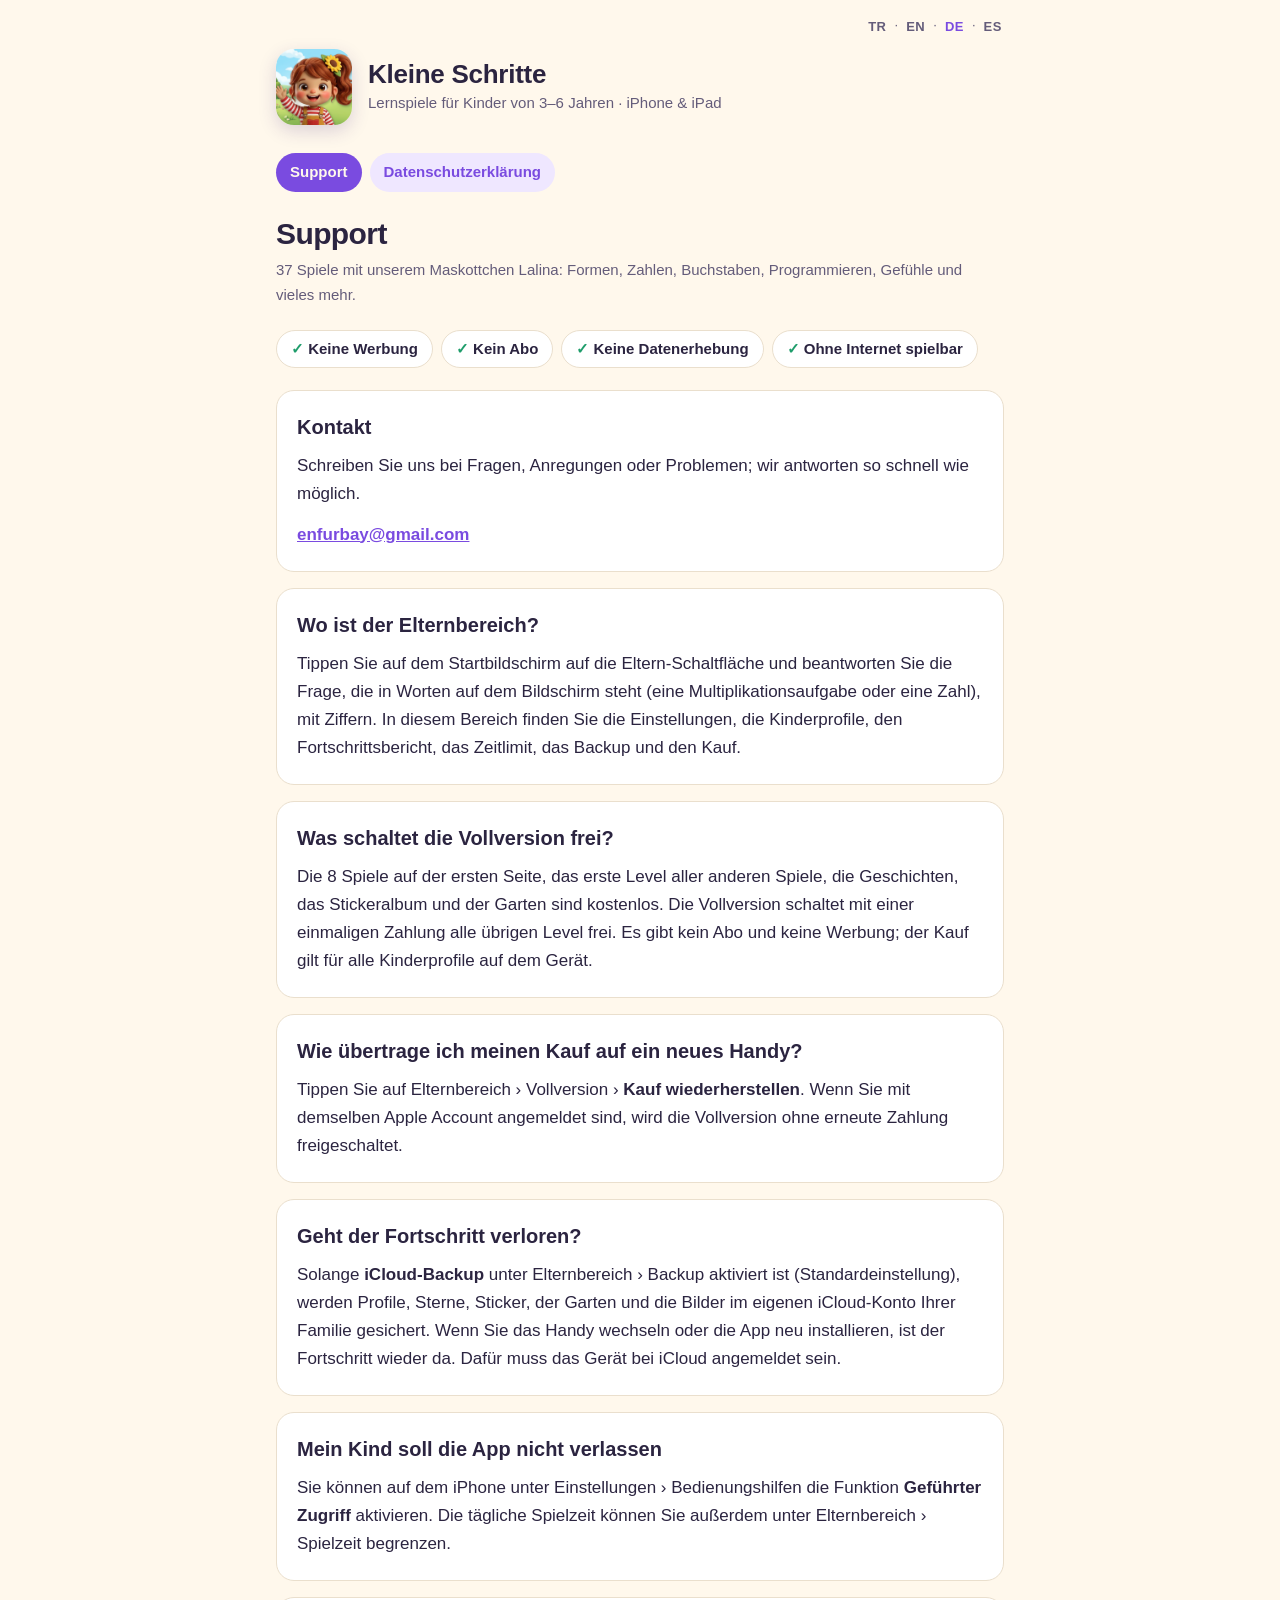
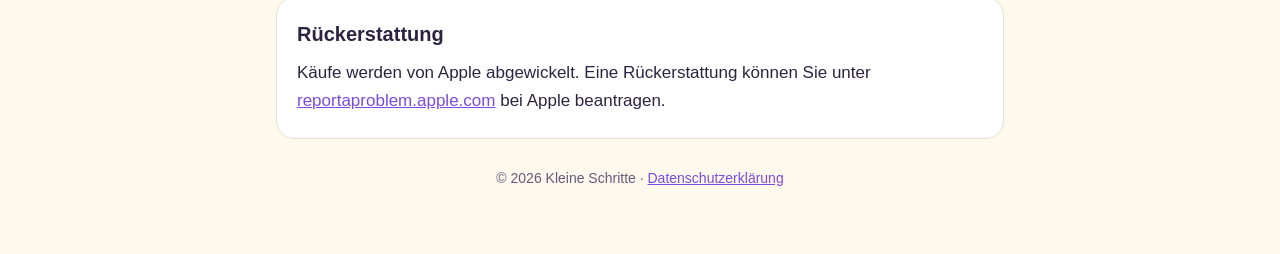
==== de/index.html @ 39b48a81 "İngilizce, Almanca ve İspanyolca destek ve gizlilik sayfaları - en/, de/, es/ altında destek ve gizl" ====
<!doctype html>
<html lang="de">
<head>
<meta charset="utf-8">
<meta name="viewport" content="width=device-width, initial-scale=1">
<title>Kleine Schritte · Support</title>
<meta name="description" content="Kleine Schritte: werbefreie Lernspiele für Kinder von 3 bis 6 Jahren. Support und häufig gestellte Fragen.">
<link rel="icon" href="../icon.png">
<link rel="stylesheet" href="../style.css">
</head>
<body>
<div class="wrap">
  <nav class="lang" aria-label="Sprache">
    <a href="../" hreflang="tr" lang="tr" title="Türkçe">TR</a><span aria-hidden="true">·</span>
    <a href="../en/" hreflang="en" lang="en" title="English">EN</a><span aria-hidden="true">·</span>
    <a href="./" hreflang="de" lang="de" title="Deutsch" aria-current="page">DE</a><span aria-hidden="true">·</span>
    <a href="../es/" hreflang="es" lang="es" title="Español">ES</a>
  </nav>
  <header class="top">
    <img src="../icon.png" alt="App-Symbol von Kleine Schritte" width="76" height="76">
    <div>
      <div class="name">Kleine Schritte</div>
      <div class="tag">Lernspiele für Kinder von 3–6 Jahren · iPhone &amp; iPad</div>
    </div>
  </header>

  <nav class="links" aria-label="Seiten">
    <a href="./" aria-current="page">Support</a>
    <a href="datenschutz.html">Datenschutzerklärung</a>
  </nav>

  <h1>Support</h1>
  <p class="meta">37 Spiele mit unserem Maskottchen Lalina: Formen, Zahlen, Buchstaben, Programmieren, Gefühle und vieles mehr.</p>

  <ul class="pills">
    <li>Keine Werbung</li>
    <li>Kein Abo</li>
    <li>Keine Datenerhebung</li>
    <li>Ohne Internet spielbar</li>
  </ul>

  <section class="card">
    <h2>Kontakt</h2>
    <p>Schreiben Sie uns bei Fragen, Anregungen oder Problemen; wir antworten so schnell wie möglich.</p>
    <p><a class="mail" href="mailto:enfurbay@gmail.com">enfurbay@gmail.com</a></p>
  </section>

  <section class="card">
    <h2>Wo ist der Elternbereich?</h2>
    <p>Tippen Sie auf dem Startbildschirm auf die Eltern-Schaltfläche und beantworten Sie die Frage, die in Worten auf dem Bildschirm steht (eine Multiplikationsaufgabe oder eine Zahl), mit Ziffern. In diesem Bereich finden Sie die Einstellungen, die Kinderprofile, den Fortschrittsbericht, das Zeitlimit, das Backup und den Kauf.</p>
  </section>

  <section class="card">
    <h2>Was schaltet die Vollversion frei?</h2>
    <p>Die 8 Spiele auf der ersten Seite, das erste Level aller anderen Spiele, die Geschichten, das Stickeralbum und der Garten sind kostenlos. Die Vollversion schaltet mit einer einmaligen Zahlung alle übrigen Level frei. Es gibt kein Abo und keine Werbung; der Kauf gilt für alle Kinderprofile auf dem Gerät.</p>
  </section>

  <section class="card">
    <h2>Wie übertrage ich meinen Kauf auf ein neues Handy?</h2>
    <p>Tippen Sie auf Elternbereich › Vollversion › <strong>Kauf wiederherstellen</strong>. Wenn Sie mit demselben Apple Account angemeldet sind, wird die Vollversion ohne erneute Zahlung freigeschaltet.</p>
  </section>

  <section class="card">
    <h2>Geht der Fortschritt verloren?</h2>
    <p>Solange <strong>iCloud-Backup</strong> unter Elternbereich › Backup aktiviert ist (Standardeinstellung), werden Profile, Sterne, Sticker, der Garten und die Bilder im eigenen iCloud-Konto Ihrer Familie gesichert. Wenn Sie das Handy wechseln oder die App neu installieren, ist der Fortschritt wieder da. Dafür muss das Gerät bei iCloud angemeldet sein.</p>
  </section>

  <section class="card">
    <h2>Mein Kind soll die App nicht verlassen</h2>
    <p>Sie können auf dem iPhone unter Einstellungen › Bedienungshilfen die Funktion <strong>Geführter Zugriff</strong> aktivieren. Die tägliche Spielzeit können Sie außerdem unter Elternbereich › Spielzeit begrenzen.</p>
  </section>

  <section class="card">
    <h2>Rückerstattung</h2>
    <p>Käufe werden von Apple abgewickelt. Eine Rückerstattung können Sie unter <a href="https://reportaproblem.apple.com">reportaproblem.apple.com</a> bei Apple beantragen.</p>
  </section>

  <footer>© 2026 Kleine Schritte · <a href="datenschutz.html">Datenschutzerklärung</a></footer>
</div>
</body>
</html>
---- style.css ----
:root {
  --bg: #fff8ec; --card: #ffffff; --ink: #2b2440; --soft: #645c7a; --line: #eadfcd;
  --accent: #7a4be0; --accent-soft: #efe7ff; --ok: #1f9d6b;
}
@media (prefers-color-scheme: dark) {
  :root { --bg: #17131f; --card: #211b2e; --ink: #f3eefc; --soft: #b5acc9; --line: #352c47;
          --accent: #b79bff; --accent-soft: #2c2440; --ok: #5fd3a4; }
}
* { box-sizing: border-box; }
html { -webkit-text-size-adjust: 100%; }
body { margin: 0; background: var(--bg); color: var(--ink);
  font: 17px/1.65 -apple-system, BlinkMacSystemFont, "Segoe UI", Roboto, "Helvetica Neue", Arial, sans-serif; }
.wrap { max-width: 760px; margin: 0 auto; padding: 28px 16px 64px; }
nav.lang { display: flex; justify-content: flex-end; gap: 6px; margin: -14px 0 10px; font-size: 13px; color: var(--soft); }
nav.lang a { color: inherit; text-decoration: none; font-weight: 600; letter-spacing: .04em; padding: 2px; }
nav.lang a:hover, nav.lang a[aria-current] { color: var(--accent); }
header.top { display: flex; align-items: center; gap: 16px; margin-bottom: 28px; }
header.top img { width: 76px; height: 76px; border-radius: 18px; box-shadow: 0 6px 18px rgba(60, 40, 120, .18); }
header.top .name { font-size: 26px; font-weight: 800; line-height: 1.2; letter-spacing: -.01em; }
header.top .tag { color: var(--soft); font-size: 15px; }
nav.links { display: flex; flex-wrap: wrap; gap: 8px; margin: 0 0 24px; }
nav.links a { text-decoration: none; color: var(--accent); background: var(--accent-soft);
  padding: 7px 14px; border-radius: 999px; font-weight: 600; font-size: 15px; }
nav.links a[aria-current="page"] { background: var(--accent); color: var(--bg); }
h1 { font-size: 30px; line-height: 1.2; margin: 0 0 6px; letter-spacing: -.02em; text-wrap: balance; }
h2 { font-size: 20px; margin: 0 0 8px; }
p { margin: 0 0 12px; }
ul { margin: 0 0 12px; padding-left: 22px; }
li { margin-bottom: 6px; }
.meta { color: var(--soft); font-size: 15px; margin-bottom: 22px; }
section.card { background: var(--card); border: 1px solid var(--line); border-radius: 18px;
  padding: 20px 20px 10px; margin-bottom: 16px; }
.pills { display: flex; flex-wrap: wrap; gap: 8px; margin: 0 0 22px; padding: 0; list-style: none; }
.pills li { margin: 0; background: var(--card); border: 1px solid var(--line); border-radius: 999px;
  padding: 6px 14px; font-weight: 600; font-size: 15px; }
.pills li::before { content: "✓ "; color: var(--ok); }
a { color: var(--accent); }
.mail { font-weight: 700; word-break: break-all; }
footer { color: var(--soft); font-size: 14px; margin-top: 28px; text-align: center; }
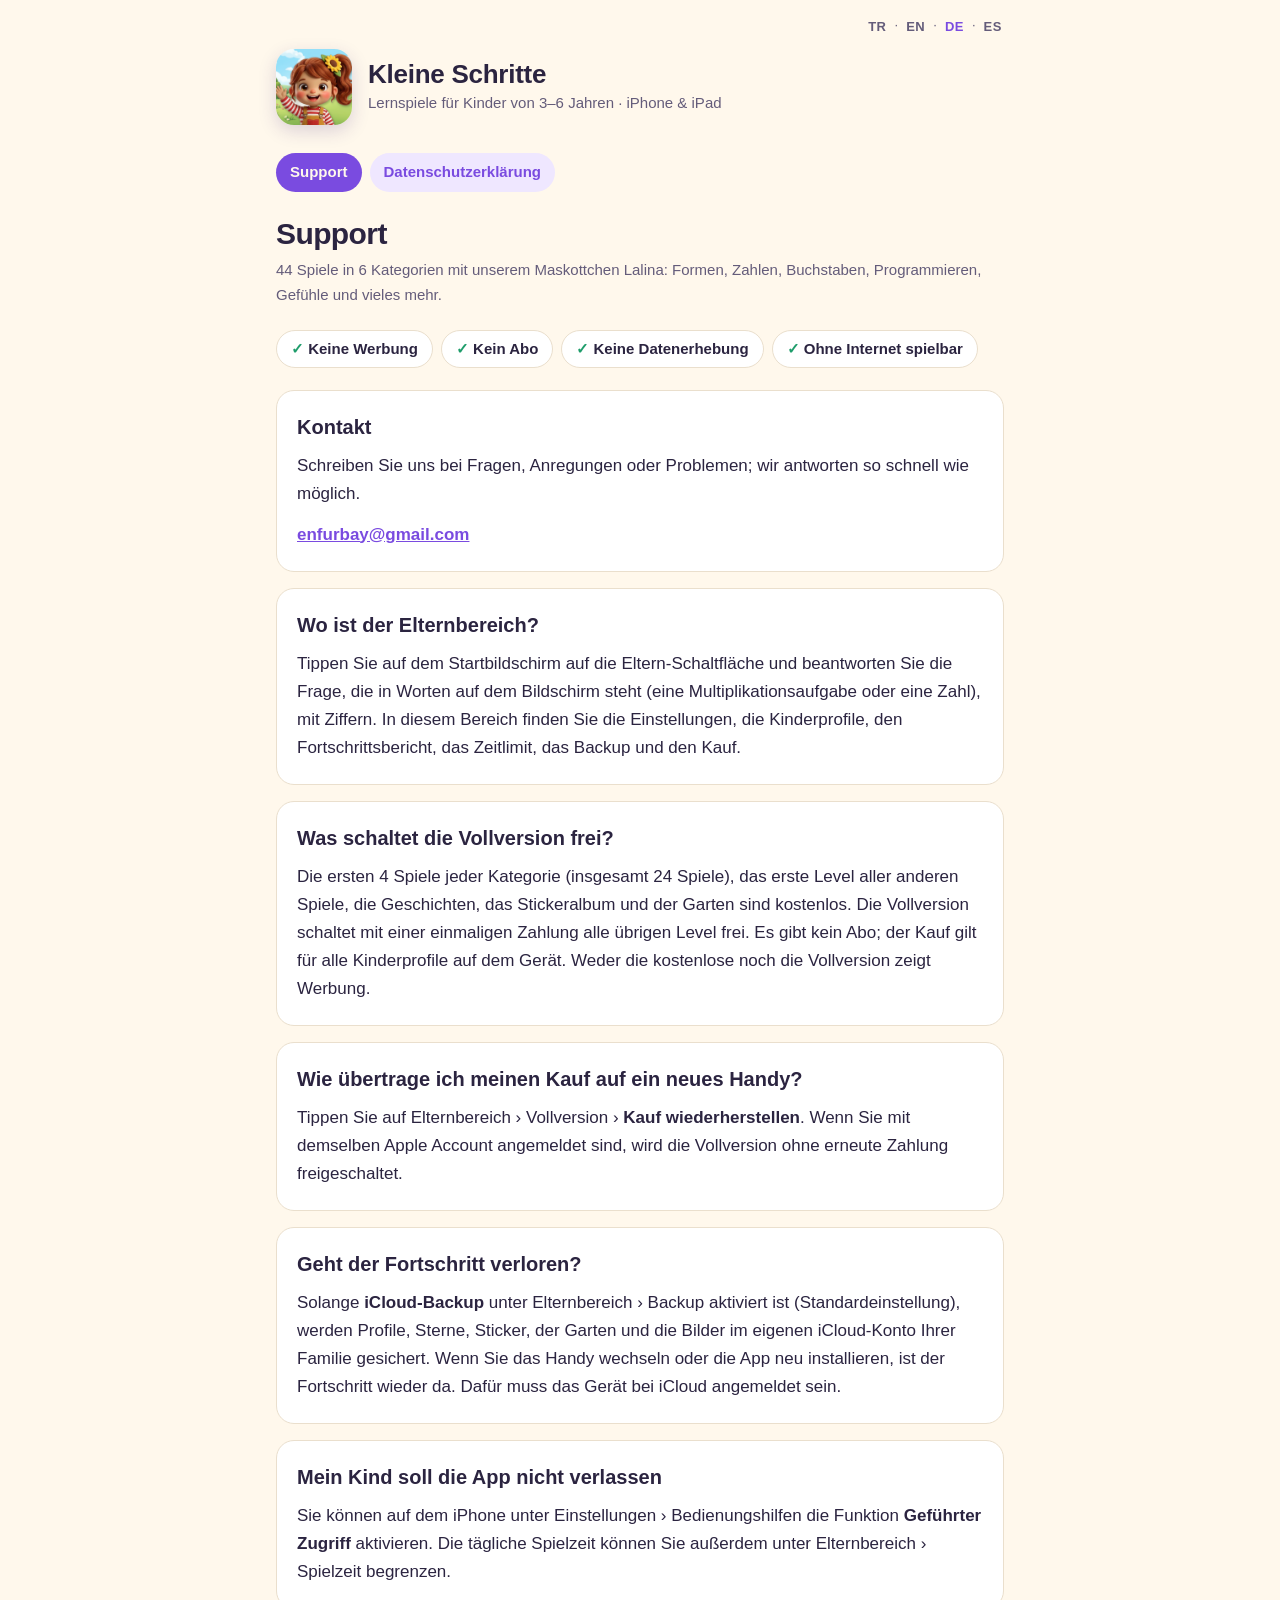
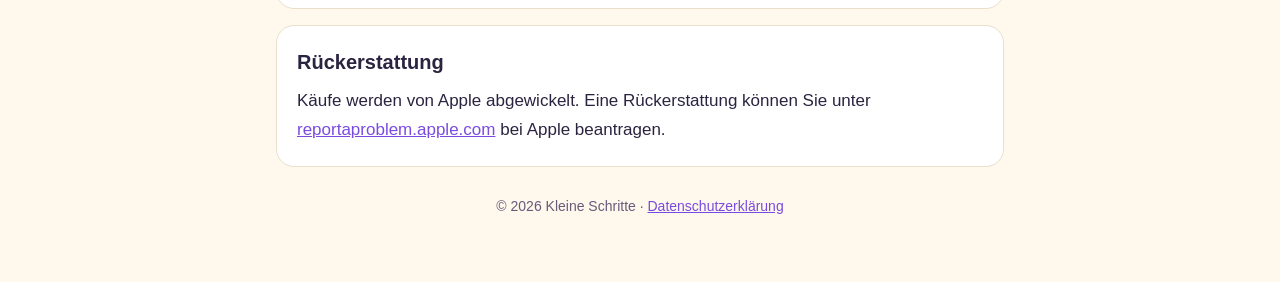
==== commit d38d76f5: "Destek sayfaları: 6 kategoride 44 oyun, yeni ücretsiz kural - Oyun sayısı 37'den 44'e çıktı (6 kateg" ====
--- a/de/index.html
+++ b/de/index.html
@@ -30,7 +30,7 @@
   </nav>
 
   <h1>Support</h1>
-  <p class="meta">37 Spiele mit unserem Maskottchen Lalina: Formen, Zahlen, Buchstaben, Programmieren, Gefühle und vieles mehr.</p>
+  <p class="meta">44 Spiele in 6 Kategorien mit unserem Maskottchen Lalina: Formen, Zahlen, Buchstaben, Programmieren, Gefühle und vieles mehr.</p>
 
   <ul class="pills">
     <li>Keine Werbung</li>
@@ -52,7 +52,7 @@
 
   <section class="card">
     <h2>Was schaltet die Vollversion frei?</h2>
-    <p>Die 8 Spiele auf der ersten Seite, das erste Level aller anderen Spiele, die Geschichten, das Stickeralbum und der Garten sind kostenlos. Die Vollversion schaltet mit einer einmaligen Zahlung alle übrigen Level frei. Es gibt kein Abo und keine Werbung; der Kauf gilt für alle Kinderprofile auf dem Gerät.</p>
+    <p>Die ersten 4 Spiele jeder Kategorie (insgesamt 24 Spiele), das erste Level aller anderen Spiele, die Geschichten, das Stickeralbum und der Garten sind kostenlos. Die Vollversion schaltet mit einer einmaligen Zahlung alle übrigen Level frei. Es gibt kein Abo; der Kauf gilt für alle Kinderprofile auf dem Gerät. Weder die kostenlose noch die Vollversion zeigt Werbung.</p>
   </section>
 
   <section class="card">
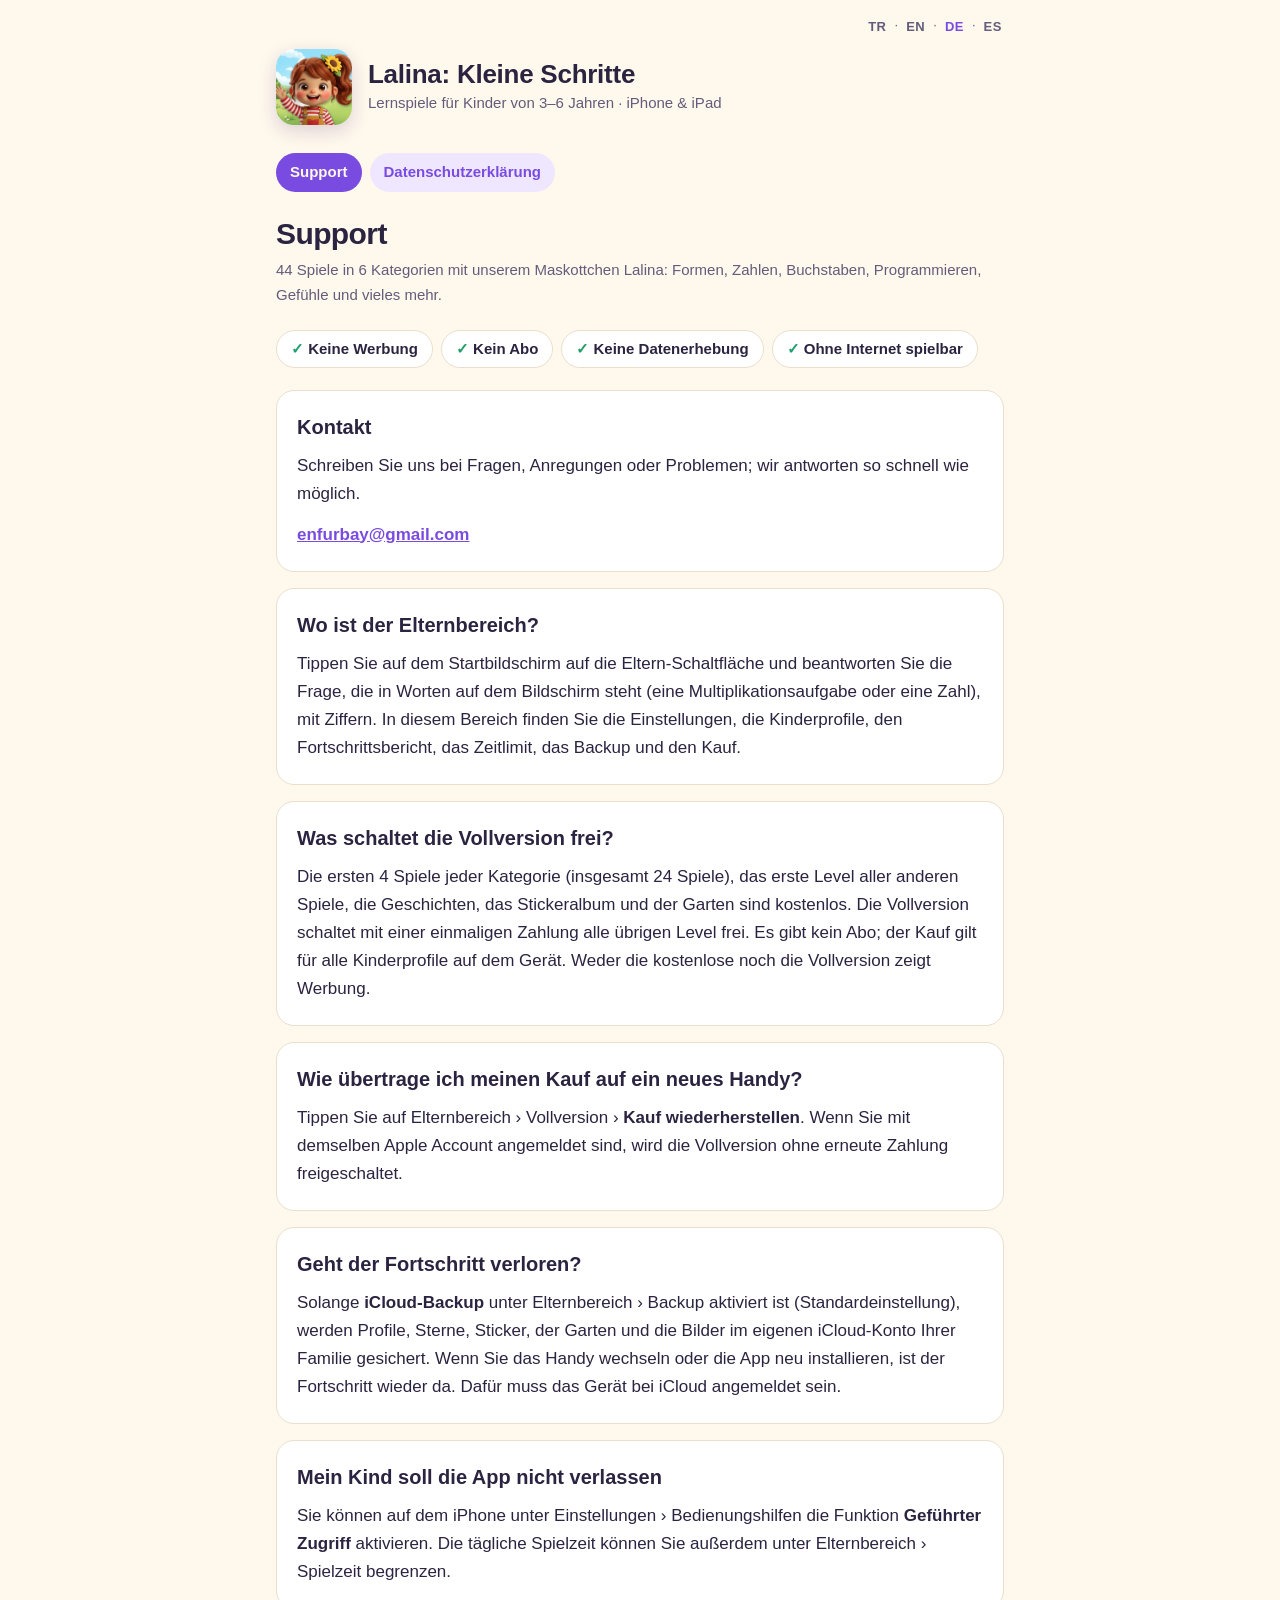
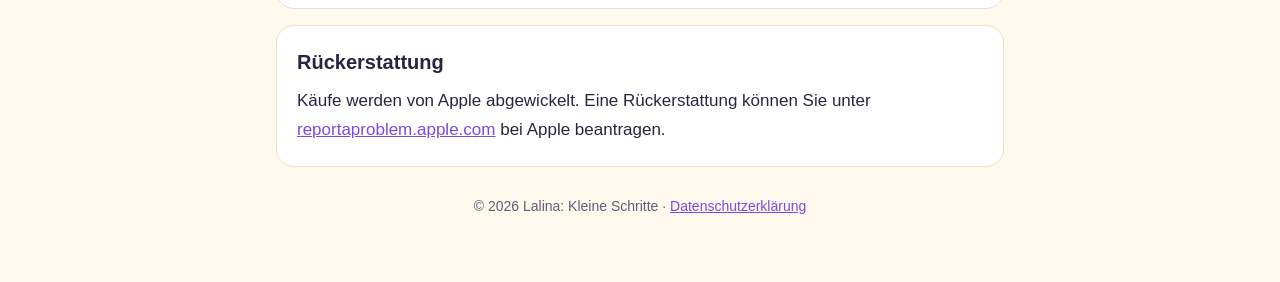
==== commit 34d115e8: "Destek ve gizlilik sayfaları: yeni ad Lalina: Minik Adımlar Co-Authored-By: Claude Opus 5.5 <noreply" ====
--- a/de/index.html
+++ b/de/index.html
@@ -3,8 +3,8 @@
 <head>
 <meta charset="utf-8">
 <meta name="viewport" content="width=device-width, initial-scale=1">
-<title>Kleine Schritte · Support</title>
-<meta name="description" content="Kleine Schritte: werbefreie Lernspiele für Kinder von 3 bis 6 Jahren. Support und häufig gestellte Fragen.">
+<title>Lalina: Kleine Schritte · Support</title>
+<meta name="description" content="Lalina: Kleine Schritte: werbefreie Lernspiele für Kinder von 3 bis 6 Jahren. Support und häufig gestellte Fragen.">
 <link rel="icon" href="../icon.png">
 <link rel="stylesheet" href="../style.css">
 </head>
@@ -17,9 +17,9 @@
     <a href="../es/" hreflang="es" lang="es" title="Español">ES</a>
   </nav>
   <header class="top">
-    <img src="../icon.png" alt="App-Symbol von Kleine Schritte" width="76" height="76">
+    <img src="../icon.png" alt="App-Symbol von Lalina: Kleine Schritte" width="76" height="76">
     <div>
-      <div class="name">Kleine Schritte</div>
+      <div class="name">Lalina: Kleine Schritte</div>
       <div class="tag">Lernspiele für Kinder von 3–6 Jahren · iPhone &amp; iPad</div>
     </div>
   </header>
@@ -75,7 +75,7 @@
     <p>Käufe werden von Apple abgewickelt. Eine Rückerstattung können Sie unter <a href="https://reportaproblem.apple.com">reportaproblem.apple.com</a> bei Apple beantragen.</p>
   </section>
 
-  <footer>© 2026 Kleine Schritte · <a href="datenschutz.html">Datenschutzerklärung</a></footer>
+  <footer>© 2026 Lalina: Kleine Schritte · <a href="datenschutz.html">Datenschutzerklärung</a></footer>
 </div>
 </body>
 </html>
